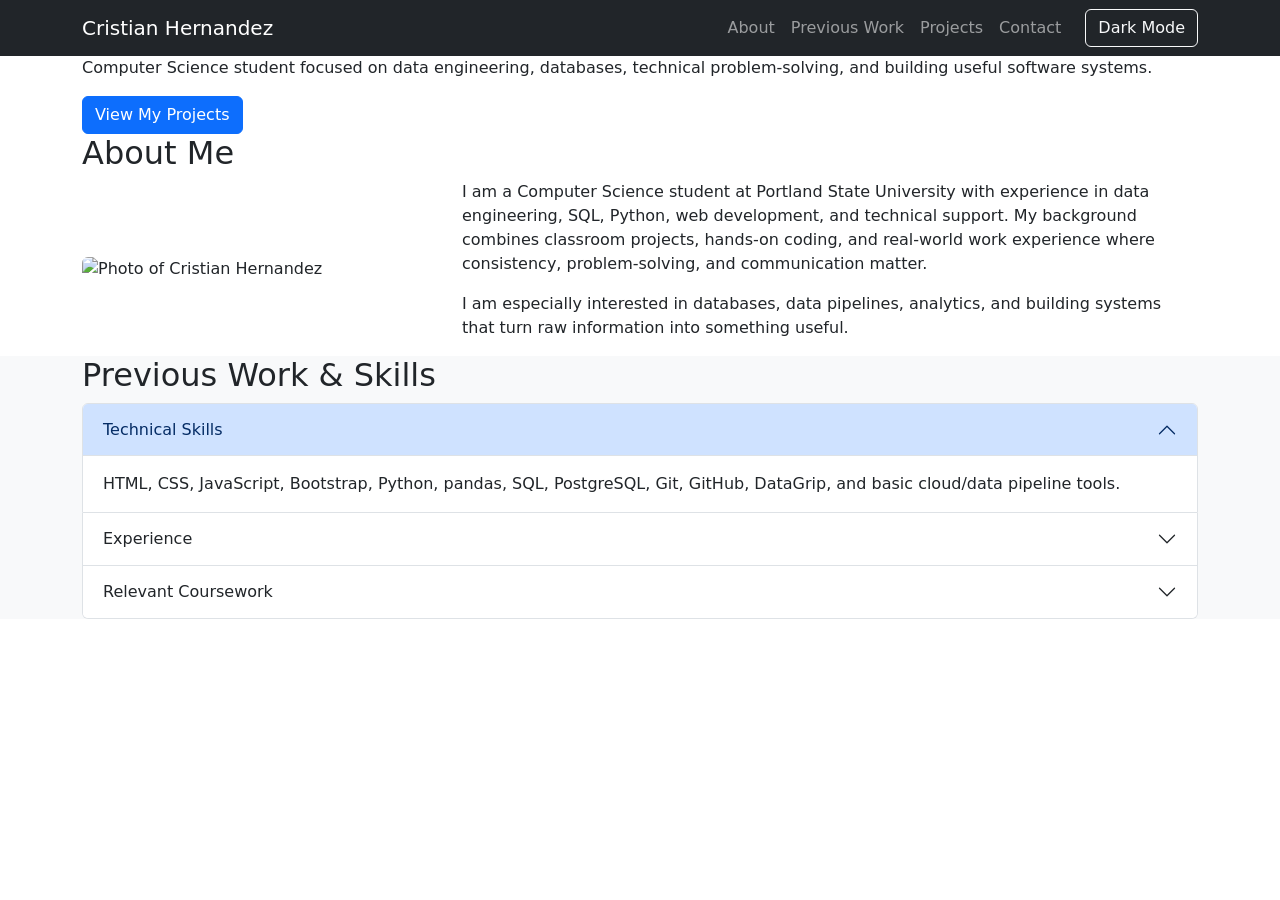
==== .vscode/Final_Project/index.html @ 7aa47aea "First Draft" ====
<!doctype html>
<html lang="en">
  <head>
    <meta charset="UTF-8" />
    <meta name="viewport" content="width=device-width, initial-scale=1.0" />
    <title>Cristian Hernandez | Portfolio</title>

    <!-- Bootstrap CSS -->
    <link
      href="https://cdn.jsdelivr.net/npm/bootstrap@5.3.3/dist/css/bootstrap.min.css"
      rel="stylesheet"
    />

    <!-- Custom CSS -->
    <link rel="stylesheet" href="css/styles.css" />
  </head>

  <body>
    <!-- Navbar -->
    <nav class="navbar navbar-expand-lg navbar-dark bg-dark fixed-top">
      <div class="container">
        <a class="navbar-brand" href="#home">Cristian Hernandez</a>

        <button
          class="navbar-toggler"
          type="button"
          data-bs-toggle="collapse"
          data-bs-target="#navbarNav"
          aria-controls="navbarNav"
          aria-expanded="false"
          aria-label="Toggle navigation"
        >
          <span class="navbar-toggler-icon"></span>
        </button>

        <div class="collapse navbar-collapse" id="navbarNav">
          <ul class="navbar-nav ms-auto">
            <li class="nav-item">
              <a class="nav-link" href="#about">About</a>
            </li>
            <li class="nav-item">
              <a class="nav-link" href="#work">Previous Work</a>
            </li>
            <li class="nav-item">
              <a class="nav-link" href="#projects">Projects</a>
            </li>
            <li class="nav-item">
              <a class="nav-link" href="#contact">Contact</a>
            </li>
          </ul>

          <button id="theme-button" class="btn btn-outline-light ms-lg-3">
            Dark Mode
          </button>
        </div>
      </div>
    </nav>

    <!-- Hero -->
    <header id="home" class="hero-section">
      <div class="container">
        <h1>Hello, I’m Cristian Hernandez</h1>
        <p>
          Computer Science student focused on data engineering, databases,
          technical problem-solving, and building useful software systems.
        </p>
        <a href="#projects" class="btn btn-primary">View My Projects</a>
      </div>
    </header>

    <!-- About -->
    <section id="about" class="section-padding">
      <div class="container">
        <h2>About Me</h2>
        <div class="row align-items-center">
          <div class="col-md-4">
            <img
              src="images/profile.jpg"
              alt="Photo of Cristian Hernandez"
              class="img-fluid rounded profile-img"
            />
          </div>

          <div class="col-md-8">
            <p>
              I am a Computer Science student at Portland State University with
              experience in data engineering, SQL, Python, web development, and
              technical support. My background combines classroom projects,
              hands-on coding, and real-world work experience where consistency,
              problem-solving, and communication matter.
            </p>

            <p>
              I am especially interested in databases, data pipelines,
              analytics, and building systems that turn raw information into
              something useful.
            </p>
          </div>
        </div>
      </div>
    </section>

    <!-- Previous Work -->
    <section id="work" class="section-padding bg-light">
      <div class="container">
        <h2>Previous Work & Skills</h2>

        <div class="accordion" id="workAccordion">
          <div class="accordion-item">
            <h3 class="accordion-header" id="headingOne">
              <button
                class="accordion-button"
                type="button"
                data-bs-toggle="collapse"
                data-bs-target="#collapseOne"
              >
                Technical Skills
              </button>
            </h3>

            <div
              id="collapseOne"
              class="accordion-collapse collapse show"
              data-bs-parent="#workAccordion"
            >
              <div class="accordion-body">
                HTML, CSS, JavaScript, Bootstrap, Python, pandas, SQL,
                PostgreSQL, Git, GitHub, DataGrip, and basic cloud/data pipeline
                tools.
              </div>
            </div>
          </div>

          <div class="accordion-item">
            <h3 class="accordion-header" id="headingTwo">
              <button
                class="accordion-button collapsed"
                type="button"
                data-bs-toggle="collapse"
                data-bs-target="#collapseTwo"
              >
                Experience
              </button>
            </h3>

            <div
              id="collapseTwo"
              class="accordion-collapse collapse"
              data-bs-parent="#workAccordion"
            >
              <div class="accordion-body">
                I have experience from academic software projects, database
                work, data engineering assignments, and technical support
                through PSU’s Computer Action Team.
              </div>
            </div>
          </div>

          <div class="accordion-item">
            <h3 class="accordion-header" id="headingThree">
              <button
                class="accordion-button collapsed"
                type="button"
                data-bs-toggle="collapse"
                data-bs-target="#collapseThree"
              >
                Relevant Coursework
              </button>
            </h3>

            <div
              id="collapseThree"
              class="accordion-collapse collapse"
              data-bs-parent="#workAccordion"
            >
              <div class="accordion-body">
                Data Engineering, Database Management Systems, Operating
                Systems, Web Development, Data Structures, and Programming
                Languages.
              </div>
            </div>
          </div>
        </div>
      </div>
    </section>
  </body>
</html>
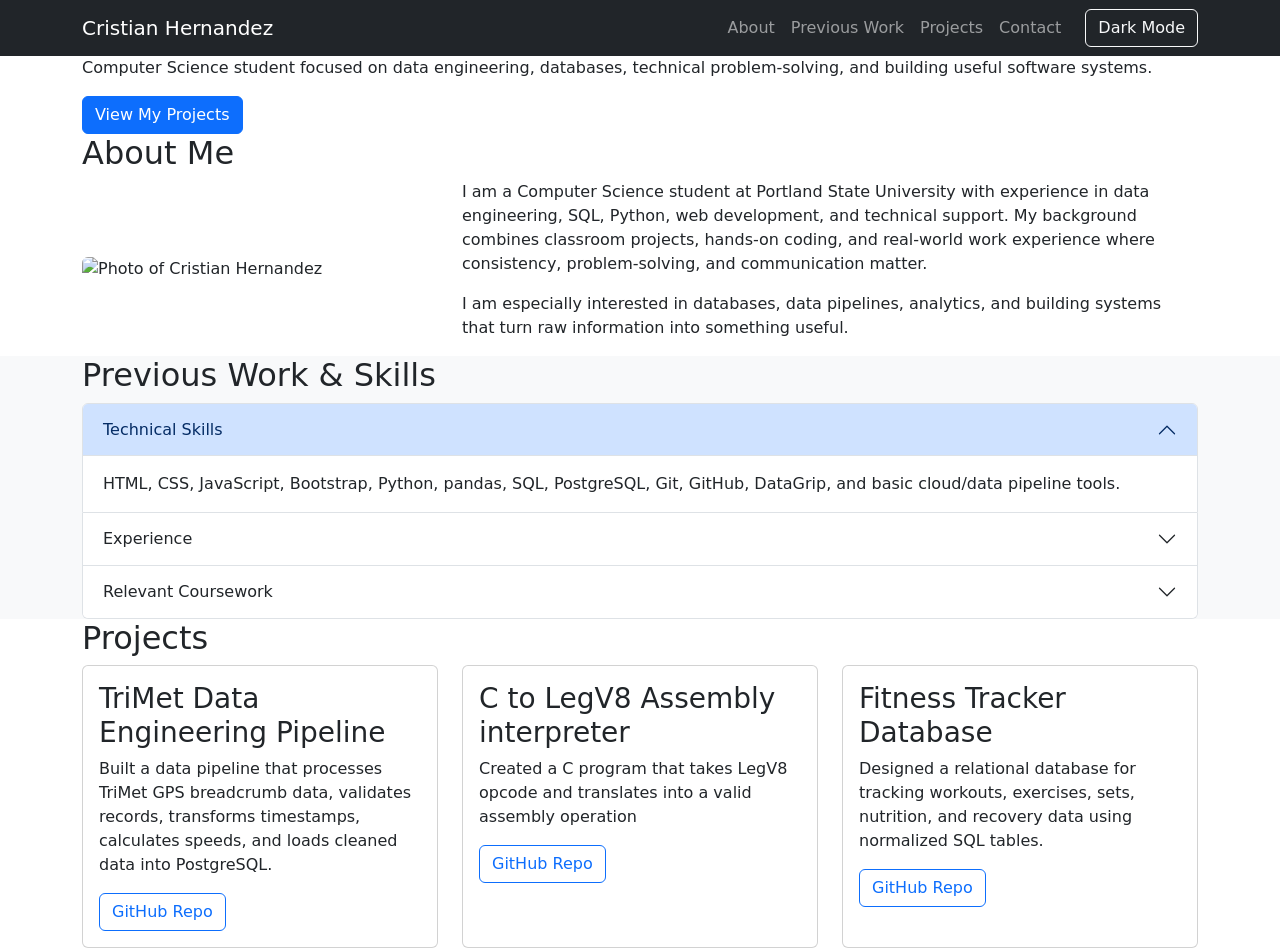
==== commit 5843a784: "Added Project Section" ====
--- a/.vscode/Final_Project/index.html
+++ b/.vscode/Final_Project/index.html
@@ -56,8 +56,8 @@
       </div>
     </nav>
 
-    <!-- Hero -->
-    <header id="home" class="hero-section">
+    <!-- Home -->
+    <header id="home" class="home-section">
       <div class="container">
         <h1>Hello, I’m Cristian Hernandez</h1>
         <p>
@@ -151,7 +151,7 @@
               <div class="accordion-body">
                 I have experience from academic software projects, database
                 work, data engineering assignments, and technical support
-                through PSU’s Computer Action Team.
+                through PSU’s IT Computer Action Team.
               </div>
             </div>
           </div>
@@ -183,5 +183,55 @@
         </div>
       </div>
     </section>
+
+    <!-- Projects -->
+    <section id="projects" class="section-padding">
+      <div class="container">
+        <h2>Projects</h2>
+
+        <div class="row g-4">
+          <div class="col-md-4">
+            <div class="card project-card h-100">
+              <div class="card-body">
+                <h3 class="card-title">TriMet Data Engineering Pipeline</h3>
+                <p class="card-text">
+                  Built a data pipeline that processes TriMet GPS breadcrumb
+                  data, validates records, transforms timestamps, calculates
+                  speeds, and loads cleaned data into PostgreSQL.
+                </p>
+                <a href="#" class="btn btn-outline-primary">GitHub Repo</a>
+              </div>
+            </div>
+          </div>
+
+          <div class="col-md-4">
+            <div class="card project-card h-100">
+              <div class="card-body">
+                <h3 class="card-title">C to LegV8 Assembly interpreter</h3>
+                <p class="card-text">
+                  Created a C program that takes LegV8 opcode and translates
+                  into a valid assembly operation
+                </p>
+                <a href="#" class="btn btn-outline-primary">GitHub Repo</a>
+              </div>
+            </div>
+          </div>
+
+          <div class="col-md-4">
+            <div class="card project-card h-100">
+              <div class="card-body">
+                <h3 class="card-title">Fitness Tracker Database</h3>
+                <p class="card-text">
+                  Designed a relational database for tracking workouts,
+                  exercises, sets, nutrition, and recovery data using normalized
+                  SQL tables.
+                </p>
+                <a href="#" class="btn btn-outline-primary">GitHub Repo</a>
+              </div>
+            </div>
+          </div>
+        </div>
+      </div>
+    </section>
   </body>
 </html>
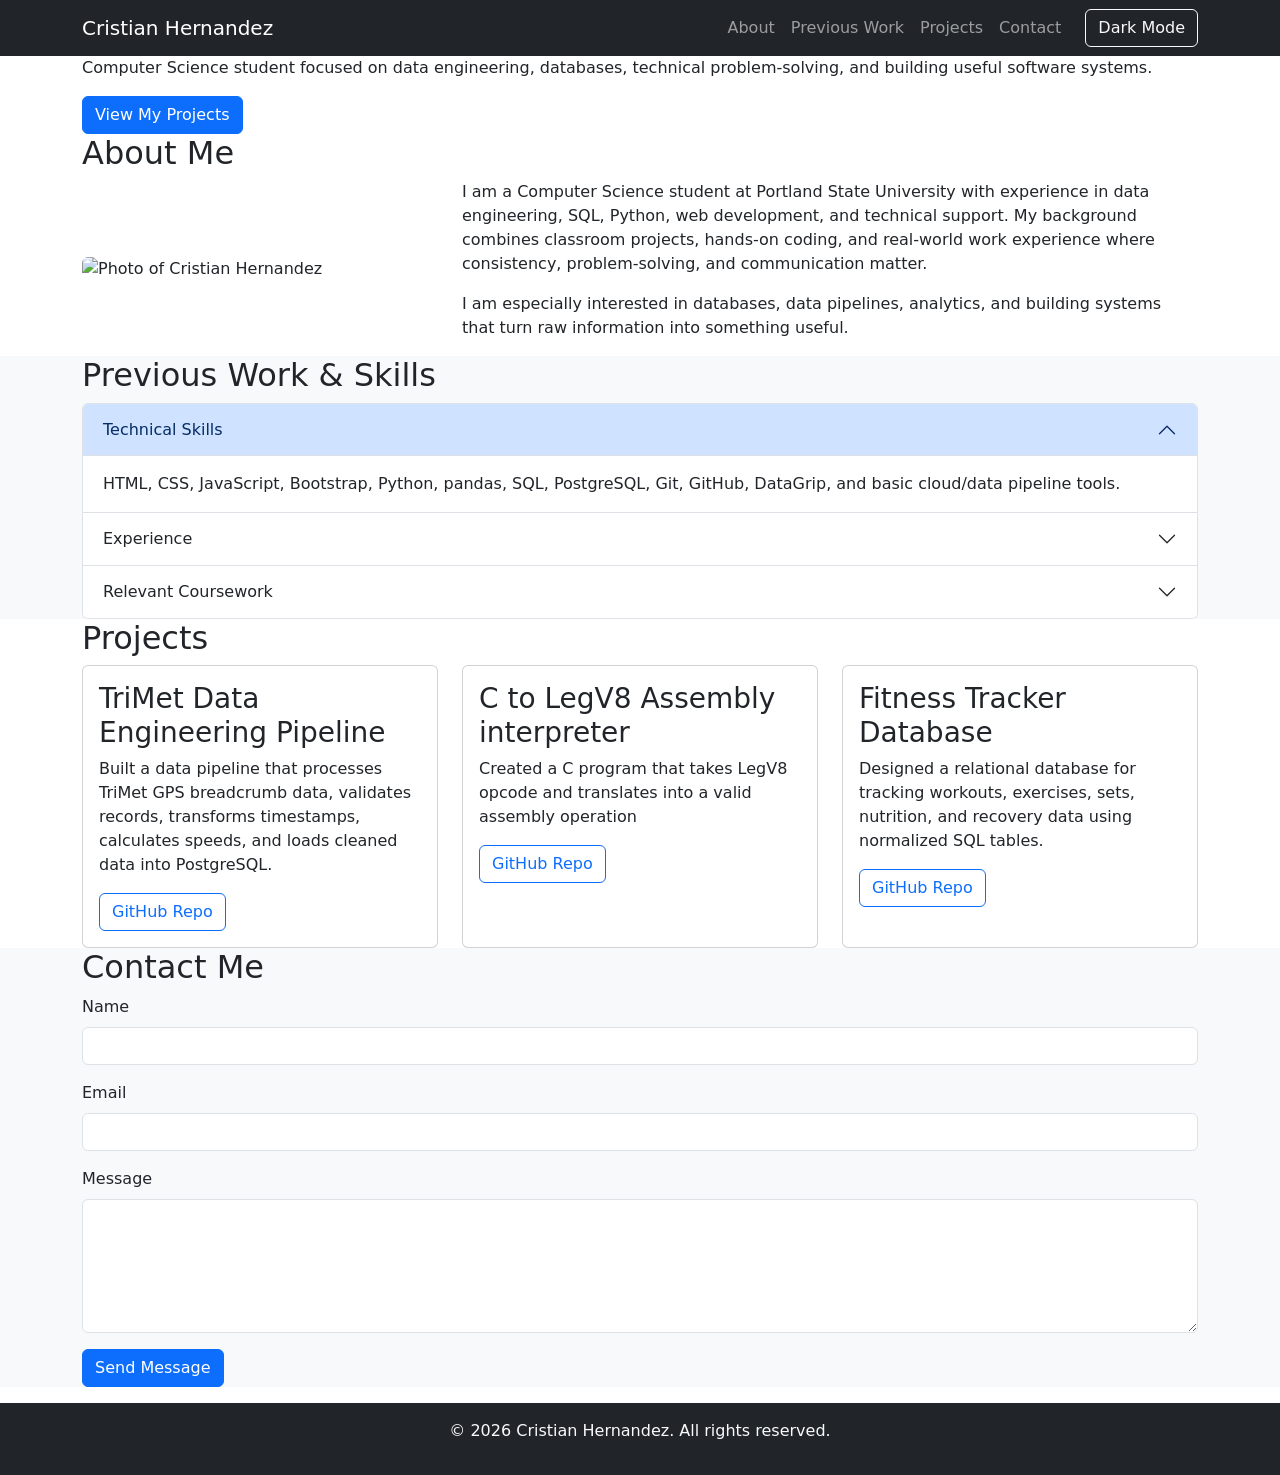
==== commit 49e270b2: "Added Contact Page" ====
--- a/.vscode/Final_Project/index.html
+++ b/.vscode/Final_Project/index.html
@@ -233,5 +233,46 @@
         </div>
       </div>
     </section>
+
+    <!-- Contact -->
+    <section id="contact" class="section-padding bg-light">
+      <div class="container">
+        <h2>Contact Me</h2>
+
+        <form id="contact-form" class="contact-form">
+          <div class="mb-3">
+            <label for="name" class="form-label">Name</label>
+            <input type="text" id="name" class="form-control" required />
+          </div>
+
+          <div class="mb-3">
+            <label for="email" class="form-label">Email</label>
+            <input type="email" id="email" class="form-control" required />
+          </div>
+
+          <div class="mb-3">
+            <label for="message" class="form-label">Message</label>
+            <textarea
+              id="message"
+              class="form-control"
+              rows="5"
+              required
+            ></textarea>
+          </div>
+
+          <button type="submit" class="btn btn-primary">Send Message</button>
+
+          <p id="form-response" class="mt-3"></p>
+        </form>
+      </div>
+    </section>
+
+    <footer class="footer bg-dark text-light text-center py-3">
+      <p>&copy; 2026 Cristian Hernandez. All rights reserved.</p>
+    </footer>
+
+    <script src="https://cdn.jsdelivr.net/npm/bootstrap@5.3.3/dist/js/bootstrap.bundle.min.js"></script>
+
+    <script src="js/script.js"></script>
   </body>
 </html>
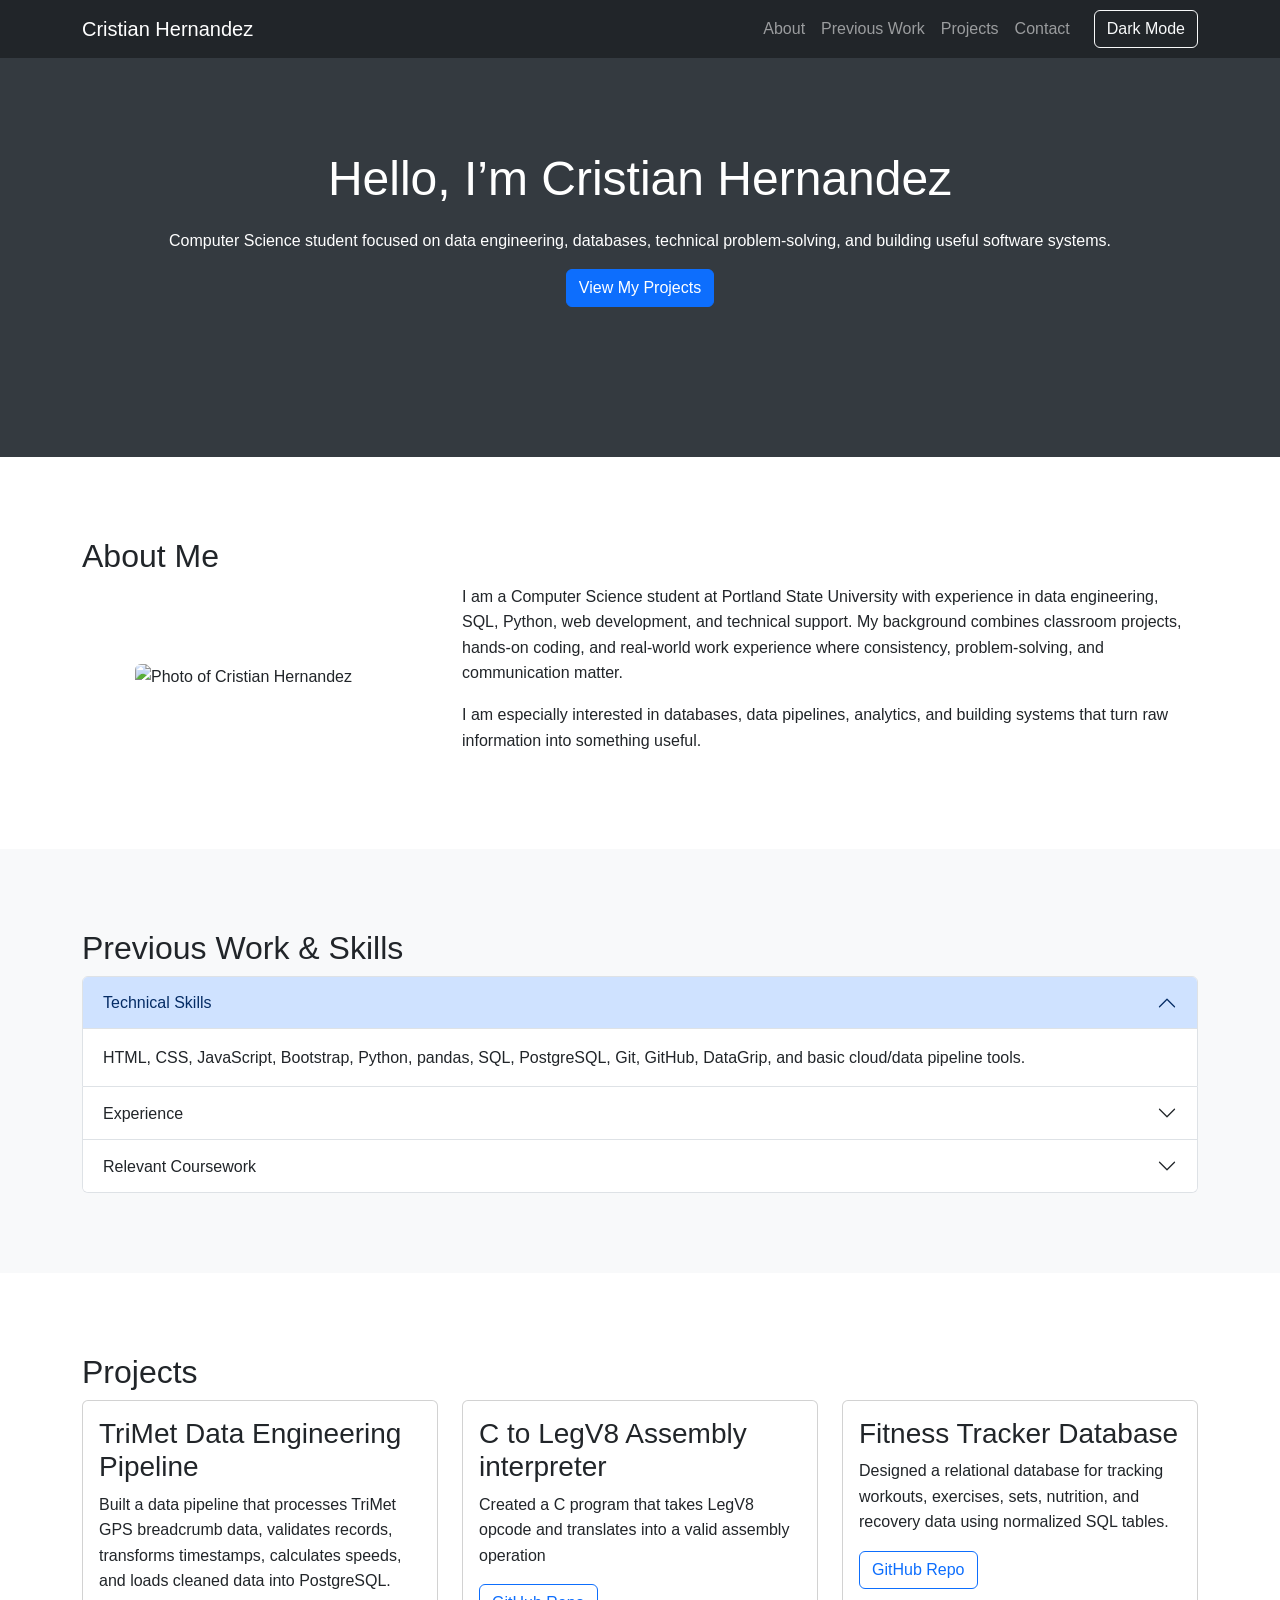
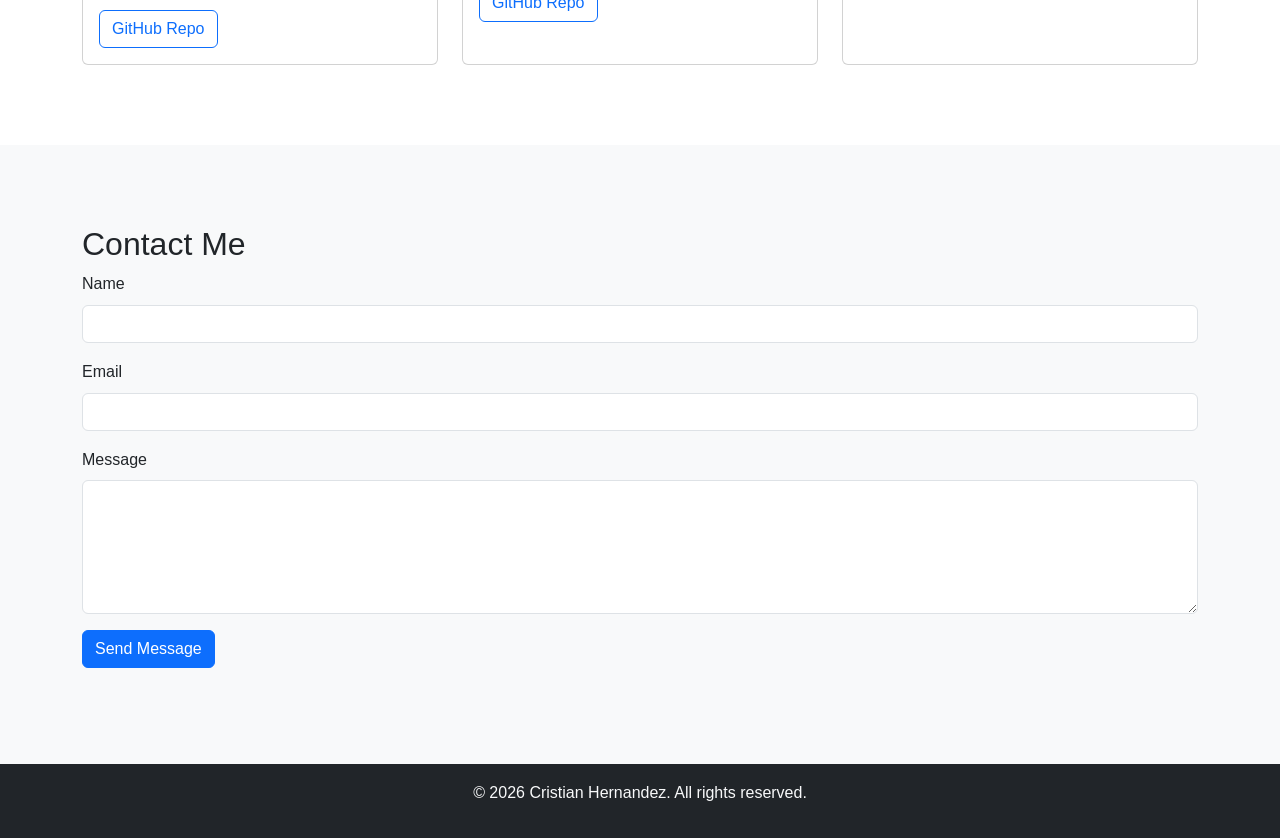
==== commit 3f402491: "Added CSS" ====
--- a/.vscode/Final_Project/index.html
+++ b/.vscode/Final_Project/index.html
@@ -12,7 +12,7 @@
     />
 
     <!-- Custom CSS -->
-    <link rel="stylesheet" href="css/styles.css" />
+    <link rel="stylesheet" href="styles.css" />
   </head>
 
   <body>
@@ -273,6 +273,6 @@
 
     <script src="https://cdn.jsdelivr.net/npm/bootstrap@5.3.3/dist/js/bootstrap.bundle.min.js"></script>
 
-    <script src="js/script.js"></script>
+    <script src="index.js"></script>
   </body>
 </html>
--- a/.vscode/Final_Project/styles.css
+++ b/.vscode/Final_Project/styles.css
@@ -0,0 +1,53 @@
+body {
+    font-family: Arial, sans-serif;
+    line-height: 1.6;
+}
+
+.home-section {
+    background: #343a40;
+    color: white;
+    text-align: center;
+    padding: 150px 20px;
+}
+
+.home-section h1 {
+    font-size: 3rem;
+    margin-bottom: 20px;
+}
+
+.section-padding {
+    padding: 80px 0;
+}
+
+.profile-img {
+    max-width: 250px;
+    display: block;
+    margin: auto;
+}
+
+.project-card {
+    transition: transform 0.3s ease;
+}
+
+.project-card:hover {
+    transform: translateY(-10px);
+}
+
+.footer {
+    margin-top: 0;
+}
+
+
+.dark-mode {
+    background-color: #121212;
+    color: white;
+}
+
+.dark-mode .bg-light {
+    background-color: #1f1f1f !important;
+}
+
+.dark-mode .card {
+    background-color: #222;
+    color: white;
+}
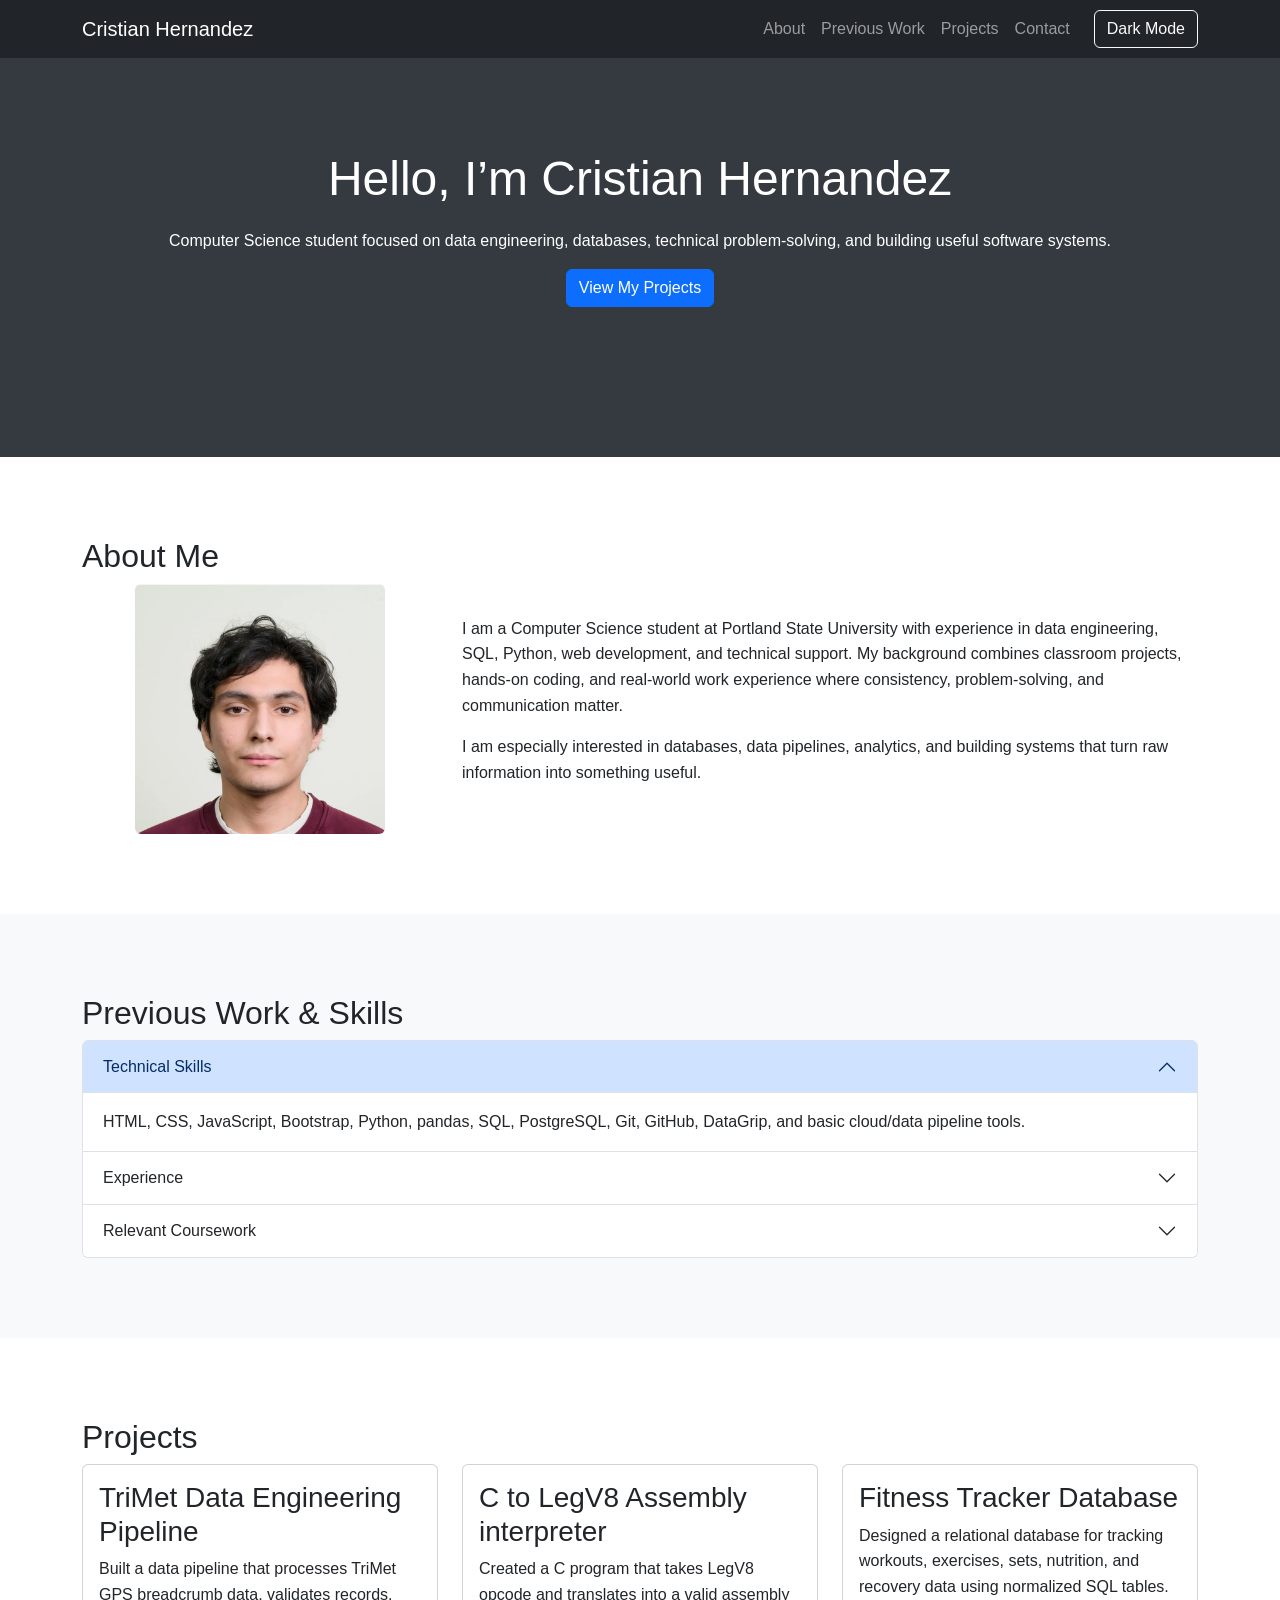
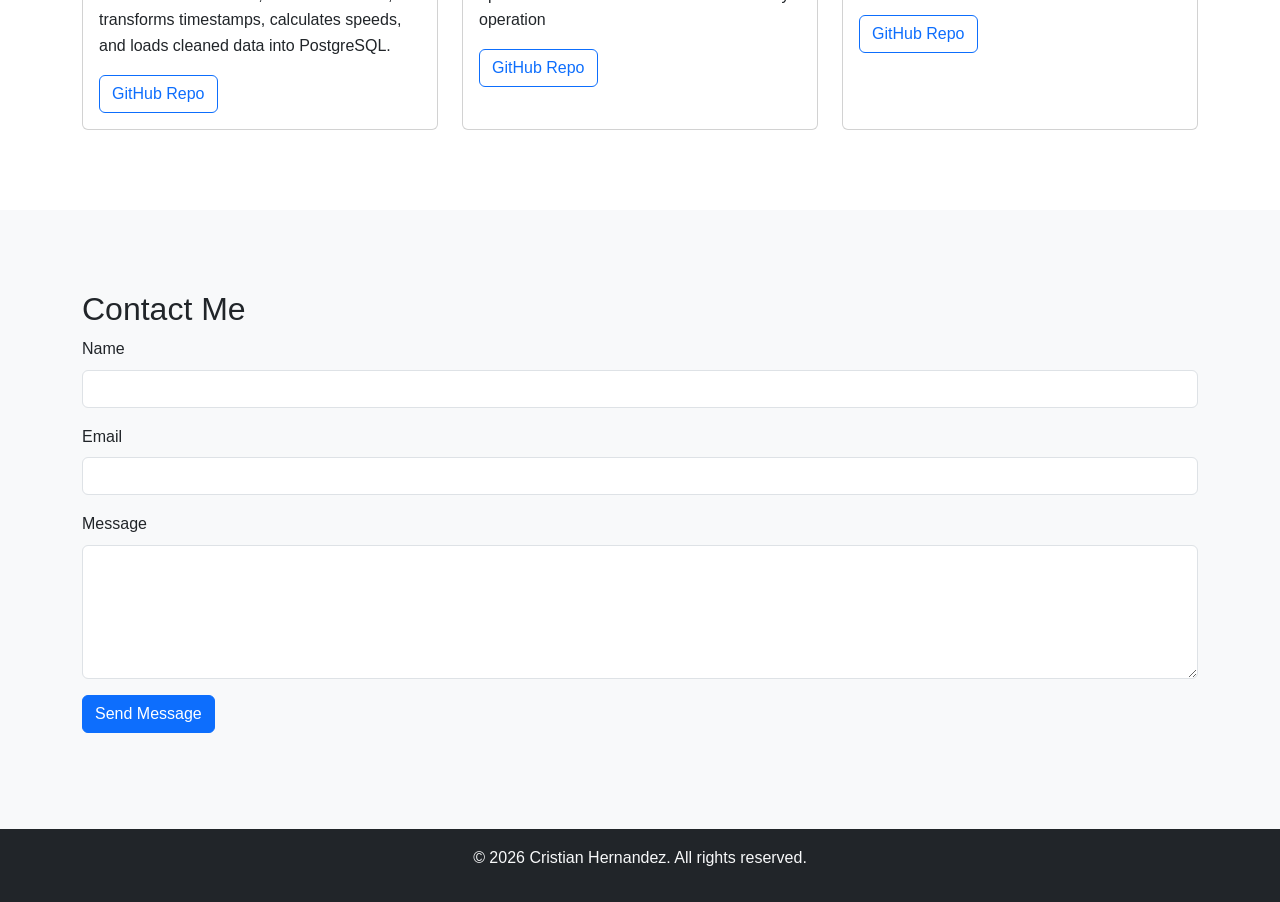
==== commit 3b51037d: "Added Repos" ====
--- a/.vscode/Final_Project/index.html
+++ b/.vscode/Final_Project/index.html
@@ -75,7 +75,7 @@
         <div class="row align-items-center">
           <div class="col-md-4">
             <img
-              src="images/profile.jpg"
+              src="img/ProfilePic.png"
               alt="Photo of Cristian Hernandez"
               class="img-fluid rounded profile-img"
             />
@@ -199,7 +199,11 @@
                   data, validates records, transforms timestamps, calculates
                   speeds, and loads cleaned data into PostgreSQL.
                 </p>
-                <a href="#" class="btn btn-outline-primary">GitHub Repo</a>
+                <a
+                  href="https://github.com/cristhePSU/Trimet-PubSub"
+                  class="btn btn-outline-primary"
+                  >GitHub Repo</a
+                >
               </div>
             </div>
           </div>
@@ -212,7 +216,11 @@
                   Created a C program that takes LegV8 opcode and translates
                   into a valid assembly operation
                 </p>
-                <a href="#" class="btn btn-outline-primary">GitHub Repo</a>
+                <a
+                  href="https://github.com/cristhePSU/LegV8-"
+                  class="btn btn-outline-primary"
+                  >GitHub Repo</a
+                >
               </div>
             </div>
           </div>
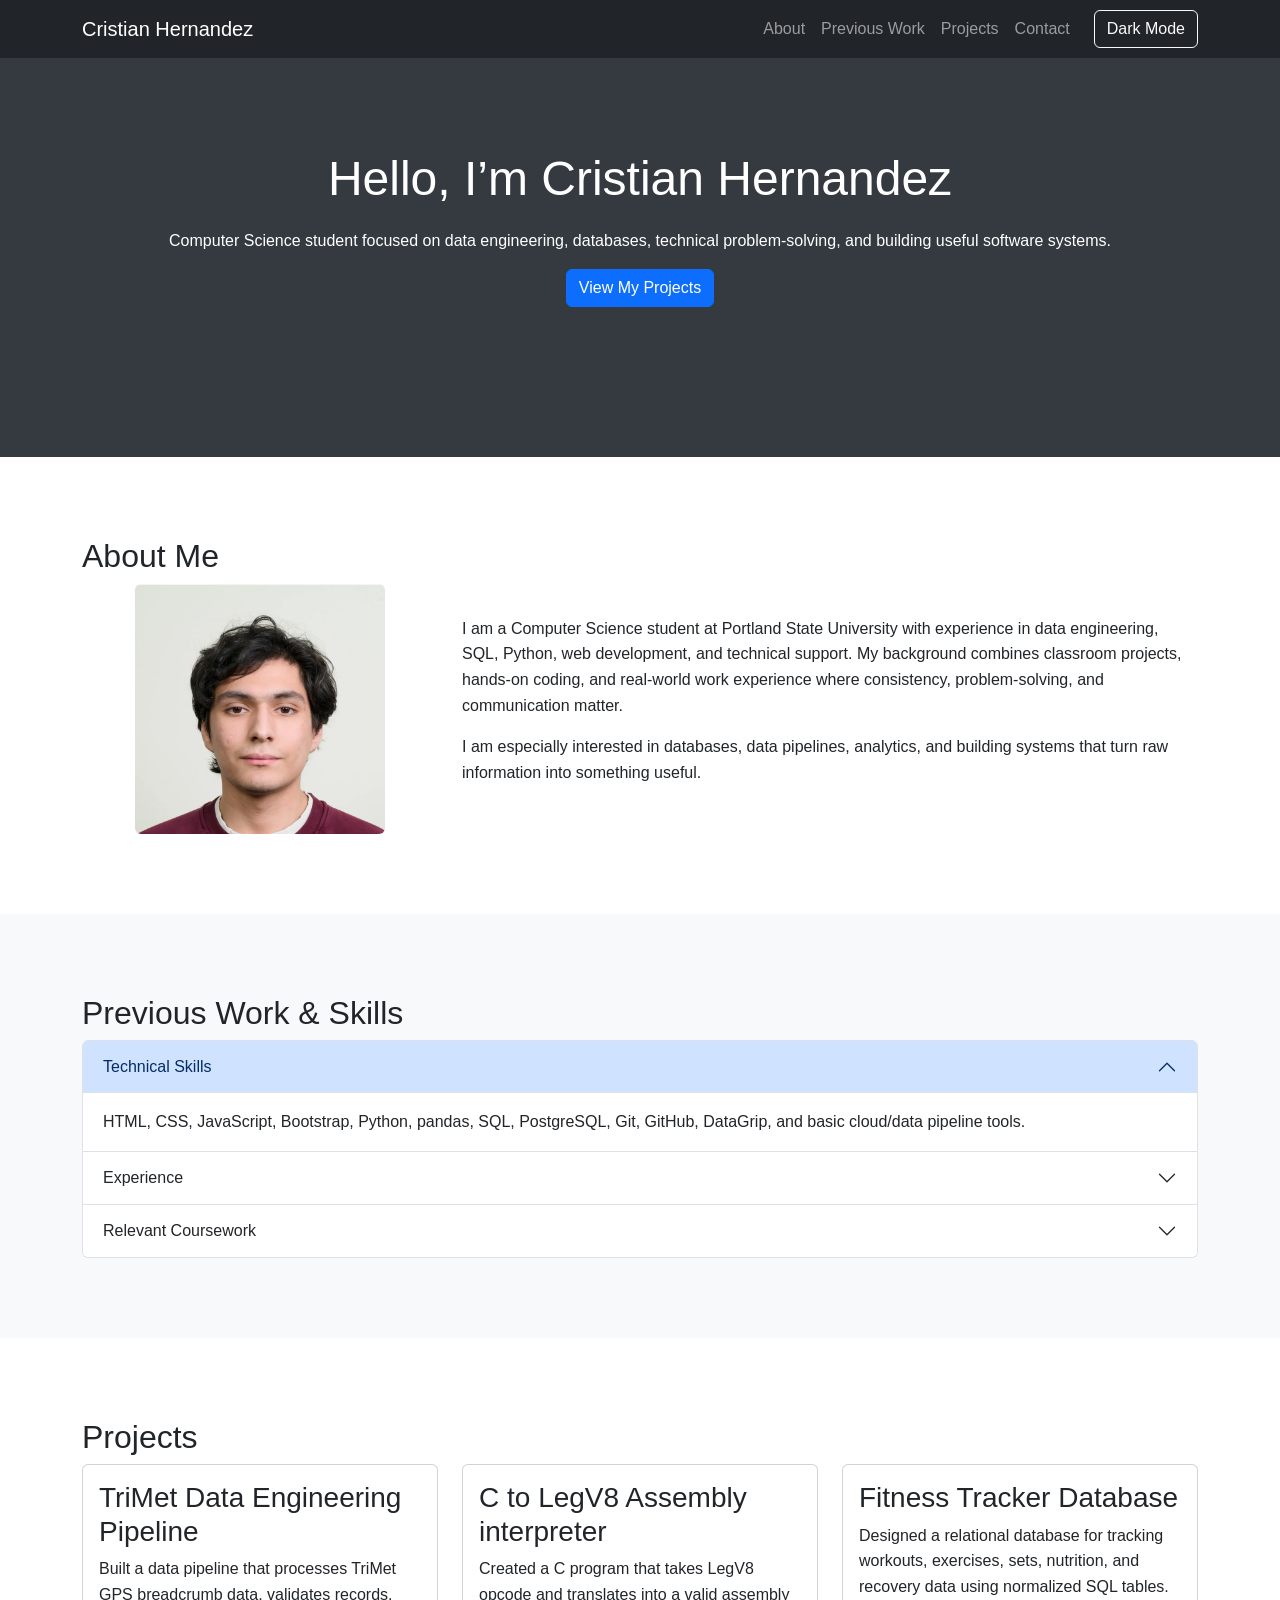
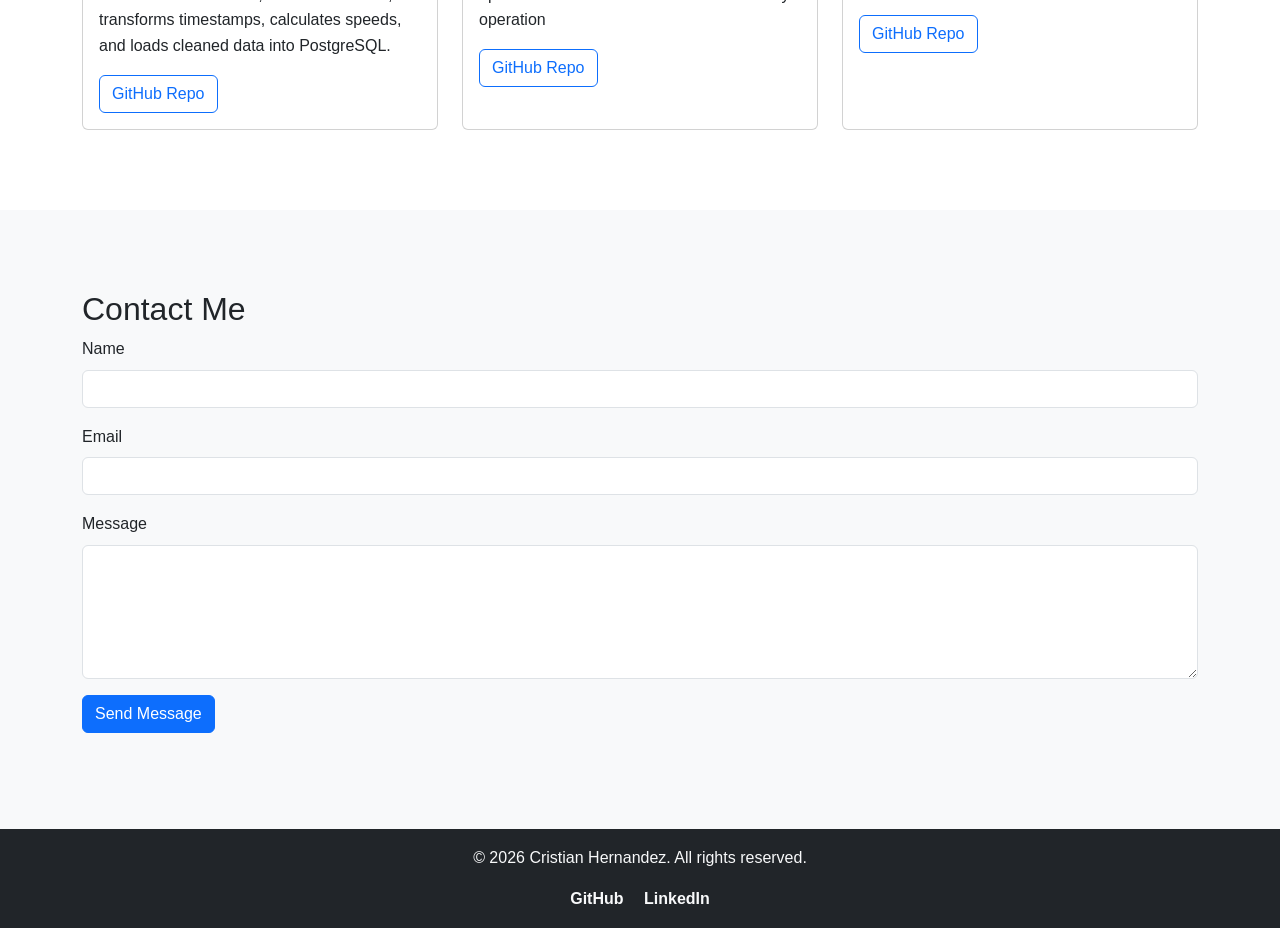
==== commit c8810c38: "Added GitHub and Linkedin to Footer" ====
--- a/.vscode/Final_Project/index.html
+++ b/.vscode/Final_Project/index.html
@@ -277,6 +277,24 @@
 
     <footer class="footer bg-dark text-light text-center py-3">
       <p>&copy; 2026 Cristian Hernandez. All rights reserved.</p>
+
+      <div>
+        <a
+          href="https://github.com/cristhePSU"
+          target="_blank"
+          class="text-light me-3"
+        >
+          GitHub
+        </a>
+
+        <a
+          href="https://www.linkedin.com/in/cristian-hernandez-11a74018a/"
+          target="_blank"
+          class="text-light"
+        >
+          LinkedIn
+        </a>
+      </div>
     </footer>
 
     <script src="https://cdn.jsdelivr.net/npm/bootstrap@5.3.3/dist/js/bootstrap.bundle.min.js"></script>
--- a/.vscode/Final_Project/styles.css
+++ b/.vscode/Final_Project/styles.css
@@ -50,4 +50,14 @@
 .dark-mode .card {
     background-color: #222;
     color: white;
+}
+
+
+.footer a {
+    text-decoration: none;
+    font-weight: bold;
+}
+
+.footer a:hover {
+    text-decoration: underline;
 }
